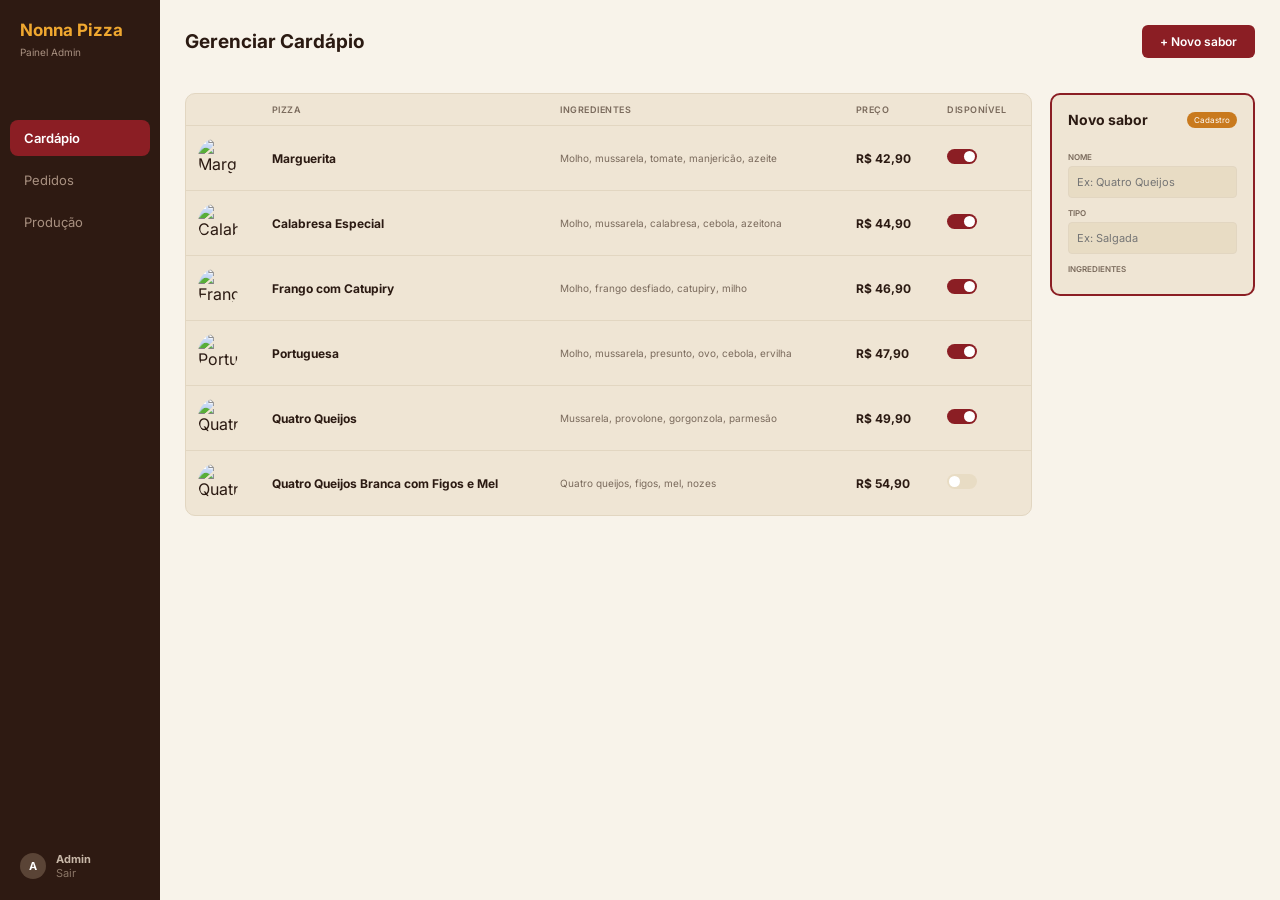
==== nonna-pizza/src/main/webapp/index.html @ 457c2b50 "Adiciona páginas do front-end (landing, cardápio, carrinho, checkout, histórico, login, pedidos e pr" ====
<!DOCTYPE html>
<html lang="pt-BR">
<head>
    <meta charset="UTF-8">
    <meta name="viewport" content="width=device-width, initial-scale=1.0">
    <title>Nonna Pizza - Painel Admin</title>
    <link rel="preconnect" href="https://fonts.googleapis.com">
    <link href="https://fonts.googleapis.com/css2?family=Inter:wght@400;500;600;700&display=swap" rel="stylesheet">
    <link rel="stylesheet" href="css/base.css">
    <link rel="stylesheet" href="css/admin.css">
</head>
<body>

<div class="layout">

    <!-- ===== MENU LATERAL ===== -->
    <aside class="sidebar">
        <div class="logo">
            <h1>Nonna Pizza</h1>
            <span>Painel Admin</span>
        </div>

        <nav class="menu">
            <a href="index.html" class="ativo">Cardápio</a>
            <a href="pedidos.html">Pedidos</a>
            <a href="producao.html">Produção</a>
        </nav>

        <div class="usuario">
            <div class="avatar">A</div>
            <div>
                <strong>Admin</strong>
                <a href="#">Sair</a>
            </div>
        </div>
    </aside>

    <!-- ===== CONTEÚDO PRINCIPAL ===== -->
    <main class="conteudo">

        <header class="topo">
            <h2>Gerenciar Cardápio</h2>
            <a href="#sabor" class="btn btn-primario">+ Novo sabor</a>
        </header>

        <div class="grade">

            <!-- ===== TABELA DE PIZZAS ===== -->
            <section class="card tabela-card">
                <table>
                    <thead>
                    <tr>
                        <th></th>
                        <th>Pizza</th>
                        <th>Ingredientes</th>
                        <th>Preço</th>
                        <th>Disponível</th>
                    </tr>
                    </thead>
                    <tbody>
                    <tr>
                        <td><img class="pizza-img" src="imagem%20das%20pizzas/Marguerita.png" alt="Marguerita"></td>
                        <td class="nome">Marguerita</td>
                        <td class="ingredientes">Molho, mussarela, tomate, manjericão, azeite</td>
                        <td class="preco">R$ 42,90</td>
                        <td><label class="switch"><input type="checkbox" checked><span></span></label></td>
                    </tr>
                    <tr>
                        <td><img class="pizza-img" src="imagem%20das%20pizzas/Calabresa-especial.png" alt="Calabresa Especial"></td>
                        <td class="nome">Calabresa Especial</td>
                        <td class="ingredientes">Molho, mussarela, calabresa, cebola, azeitona</td>
                        <td class="preco">R$ 44,90</td>
                        <td><label class="switch"><input type="checkbox" checked><span></span></label></td>
                    </tr>
                    <tr>
                        <td><img class="pizza-img" src="imagem%20das%20pizzas/Frango-com-Catupiry.png" alt="Frango com Catupiry"></td>
                        <td class="nome">Frango com Catupiry</td>
                        <td class="ingredientes">Molho, frango desfiado, catupiry, milho</td>
                        <td class="preco">R$ 46,90</td>
                        <td><label class="switch"><input type="checkbox" checked><span></span></label></td>
                    </tr>
                    <tr>
                        <td><img class="pizza-img" src="imagem%20das%20pizzas/portuguesa.png" alt="Portuguesa"></td>
                        <td class="nome">Portuguesa</td>
                        <td class="ingredientes">Molho, mussarela, presunto, ovo, cebola, ervilha</td>
                        <td class="preco">R$ 47,90</td>
                        <td><label class="switch"><input type="checkbox" checked><span></span></label></td>
                    </tr>
                    <tr>
                        <td><img class="pizza-img" src="imagem%20das%20pizzas/Quatro-queijos.png" alt="Quatro Queijos"></td>
                        <td class="nome">Quatro Queijos</td>
                        <td class="ingredientes">Mussarela, provolone, gorgonzola, parmesão</td>
                        <td class="preco">R$ 49,90</td>
                        <td><label class="switch"><input type="checkbox" checked><span></span></label></td>
                    </tr>
                    <tr>
                        <td><img class="pizza-img" src="imagem%20das%20pizzas/Quatro-Queijos-Branca-com-Figos-e-Mel.png" alt="Quatro Queijos Branca com Figos e Mel"></td>
                        <td class="nome">Quatro Queijos Branca com Figos e Mel</td>
                        <td class="ingredientes">Quatro queijos, figos, mel, nozes</td>
                        <td class="preco">R$ 54,90</td>
                        <td><label class="switch"><input type="checkbox"><span></span></label></td>
                    </tr>
                    </tbody>
                </table>
            </section>

            <!-- ===== FORMULÁRIO (envia para o CreatePizzaServlet) ===== -->
            <section class="card painel">
                <div class="painel-topo">
                    <h3>Novo sabor</h3>
                    <span class="tag">Cadastro</span>
                </div>

                <form action="/create-pizza" method="post">
                    <label for="sabor">Nome</label>
                    <input type="text" name="sabor" id="sabor" placeholder="Ex: Quatro Queijos" required>

                    <label for="tipo">Tipo</label>
                    <input type="text" name="tipo" id="tipo" placeholder="Ex: Salgada" required>

                    <label for="descricao">Ingredientes</label>
                    <textarea name="descricao" id="descricao" rows="3"
                              placeholder="Ex:
---- nonna-pizza/src/main/webapp/css/base.css ----
/* ===== CORES (mude aqui e muda o site todo) ===== */
:root {
    --marrom-escuro: #2e1a12;
    --vinho: #8b1e24;
    --vinho-hover: #6f171c;
    --dourado: #f0a830;
    --ouro: #bf8a2c;
    --laranja: #c97a1e;
    --fundo: #f8f3ea;
    --papel: #fcf9f3;
    --bege: #efe5d4;
    --bege-campo: #e8dcc4;
    --borda: #e2d6c1;
    --borda-ouro: #e3cf9f;
    --texto: #2b1a12;
    --texto-suave: #7a6a5c;
}

/* ===== BASE ===== */
* {
    margin: 0;
    padding: 0;
    box-sizing: border-box;
}

body {
    font-family: "Inter", Arial, sans-serif;
    background: var(--fundo);
    color: var(--texto);
}

a {
    text-decoration: none;
    color: inherit;
}

img {
    display: block;
    max-width: 100%;
}

/* garante que o atributo hidden esconda mesmo com display definido no CSS */
[hidden] {
    display: none !important;
}

.container {
    width: min(1100px, 100% - 40px);
    margin-inline: auto;
}

/* ===== ÍCONES (SVG inline) ===== */
.icone {
    width: 1em;
    height: 1em;
    fill: none;
    stroke: currentColor;
    stroke-width: 2;
    stroke-linecap: round;
    stroke-linejoin: round;
}

/* ===== BOTÕES ===== */
.btn {
    display: inline-flex;
    align-items: center;
    justify-content: center;
    gap: 6px;
    padding: 9px 18px;
    border-radius: 6px;
    border: none;
    font-family: inherit;
    font-size: 12px;
    font-weight: 600;
    text-align: center;
    cursor: pointer;
    transition: background 0.2s;
}

.btn-primario {
    background: var(--vinho);
    color: white;
}

.btn-primario:hover {
    background: var(--vinho-hover);
}

.btn-secundario {
    background: var(--bege-campo);
    color: var(--texto-suave);
    border: 1px solid var(--borda);
    font-weight: 400;
}

.btn-grande {
    padding: 13px 22px;
    font-size: 14px;
}

/* ===== CARD ===== */
.card {
    background: var(--bege);
    border: 1px solid var(--borda);
    border-radius: 10px;
}

/* ===== CAMPO DE BUSCA (cardápio e pedidos) ===== */
.busca {
    display: flex;
    align-items: center;
    gap: 8px;
    width: 100%;
    max-width: 220px;
    padding: 8px 12px;
    background: var(--bege-campo);
    border: 1px solid var(--borda-ouro);
    border-radius: 8px;
    color: var(--texto-suave);
}

.busca input {
    flex: 1;
    min-width: 0;
    border: 0;
    background: none;
    font: inherit;
    font-size: 12px;
    color: var(--texto);
}

.busca input:focus {
    outline: none;
}

.busca:focus-within {
    outline: 2px solid var(--vinho);
}
---- nonna-pizza/src/main/webapp/css/admin.css ----
/* Painel do administrador (pizzaiolo). Usar junto com base.css */

/* ===== LAYOUT: menu à esquerda + conteúdo ===== */
.layout {
    display: flex;
    min-height: 100vh;
}

/* ===== MENU LATERAL ===== */
.sidebar {
    width: 160px;
    background: var(--marrom-escuro);
    color: white;
    display: flex;
    flex-direction: column;
    padding: 20px 10px;
}

.logo {
    padding: 0 10px;
    margin-bottom: 60px;
}

.logo h1 {
    color: var(--dourado);
    font-size: 17px;
}

.logo span {
    font-size: 10px;
    color: #a89080;
}

.menu {
    display: flex;
    flex-direction: column;
    gap: 6px;
}

.menu a {
    padding: 10px 14px;
    border-radius: 8px;
    font-size: 13px;
    color: #a89080;
    transition: background 0.2s;
}

.menu a:hover {
    background: rgba(255, 255, 255, 0.06);
}

.menu a.ativo {
    background: var(--vinho);
    color: white;
    font-weight: 600;
}

.usuario {
    margin-top: auto; /* empurra para o fundo */
    display: flex;
    align-items: center;
    gap: 10px;
    padding: 0 10px;
    font-size: 11px;
}

.usuario .avatar {
    width: 26px;
    height: 26px;
    border-radius: 50%;
    background: #5a4436;
    display: grid;
    place-items: center;
    font-weight: 700;
}

.usuario strong {
    display: block;
    color: #c8b8a8;
}

.usuario a {
    color: #8a7666;
}

/* ===== CONTEÚDO ===== */
.conteudo {
    flex: 1;
    min-width: 0;
    padding: 25px;
}

.topo {
    display: flex;
    justify-content: space-between;
    align-items: center;
    margin-bottom: 35px;
}

.topo h2 {
    font-size: 19px;
    font-weight: 700;
}

/* Tabela à esquerda, formulário à direita */
.grade {
    display: grid;
    grid-template-columns: 1fr 205px;
    gap: 18px;
    align-items: start;
}

/* ===== TABELA ===== */
.tabela-card {
    overflow-x: auto;
}

table {
    width: 100%;
    border-collapse: collapse;
}

th {
    text-align: left;
    font-size: 9px;
    font-weight: 600;
    text-transform: uppercase;
    letter-spacing: 0.5px;
    color: var(--texto-suave);
    padding: 10px 12px;
}

td {
    padding: 12px;
    border-top: 1px solid var(--borda);
    vertical-align: middle;
}

.pizza-img {
    width: 40px;
    height: 40px;
    border-radius: 50%;
    object-fit: cover; /* corta a foto sem achatar */
    display: block;
}

.nome {
    font-size: 12px;
    font-weight: 700;
}

.ingredientes {
    font-size: 10px;
    color: var(--texto-suave);
}

.preco {
    font-size: 12px;
    font-weight: 700;
    white-space: nowrap;
}

/* ===== BOTÃO LIGA/DESLIGA (switch) ===== */
.switch {
    position: relative;
    display: inline-block;
    width: 30px;
    height: 15px;
}

.switch input {
    display: none; /* esconde o checkbox original */
}

.switch span {
    position: absolute;
    inset: 0;
    background: var(--bege-campo);
    border-radius: 15px;
    cursor: pointer;
    transition: background 0.2s;
}

.switch span::before { /* a bolinha */
    content: "";
    position: absolute;
    width: 11px;
    height: 11px;
    left: 2px;
    top: 2px;
    background: white;
    border-radius: 50%;
    transition: transform 0.2s;
}

.switch input:checked + span {
    background: var(--vinho);
}

.switch input:checked + span::before {
    transform: translateX(15px);
}

/* ===== PAINEL DO FORMULÁRIO ===== */
.painel {
    border: 2px solid var(--vinho);
    padding: 16px;
}

.painel-topo {
    display: flex;
    justify-content: space-between;
    align-items: center;
    margin-bottom: 14px;
}

.painel-topo h3 {
    font-size: 14px;
}

.tag {
    background: var(--laranja);
    color: white;
    font-size: 8px;
    padding: 3px 7px;
    border-radius: 10px;
}

form {
    display: flex;
    flex-direction: column;
}

form label {
    font-size: 8px;
    font-weight: 600;
    text-transform: uppercase;
    color: var(--texto-suave);
    margin: 10px 0 4px;
}

form input,
form textarea {
    background: var(--bege-campo);
    border: 1px solid var(--borda);
    border-radius: 4px;
    padding: 8px;
    font-family: inherit;
    font-size: 11px;
    color: var(--texto);
    resize: vertical;
}

form input:focus,
form textarea:focus {
    outline: 2px solid var(--vinho);
}

.botoes {
    display: flex;
    gap: 6px;
    margin-top: 16px;
}

.botoes .btn-primario {
    flex: 1;
}

/* ===== PEDIDOS: tabela com busca e status ===== */
.tabela-pedidos td {
    font-size: 11px;
}

.tabela-pedidos .cliente,
.tabela-pedidos .total {
    font-weight: 700;
    white-space: nowrap;
}

.tabela-pedidos th:last-child,
.tabela-pedidos td:last-child {
    text-align: center;
}

.status {
    display: inline-block;
    padding: 4px 12px;
    border-radius: 12px;
    font-size: 9px;
    font-weight: 700;
    text-transform: uppercase;
}

.status-recebido {
    background: #fdf1c4;
    color: #8a5a0a;
}

.status-preparando {
    background: #dbe7fb;
    color: #1d4ed8;
}

.status-assando {
    background: #fde6d3;
    color: #b45309;
}

.status-entregue {
    background: #d6f5e6;
    color: #047857;
}

/* ===== PRODUÇÃO: quadro por etapa =====
   Cada coluna define as próprias cores pelas variáveis abaixo */
.atualizado {
    display: flex;
    align-items: center;
    gap: 6px;
    padding: 8px 12px;
    background: var(--bege-campo);
    border-radius: 6px;
    font-size: 11px;
    color: var(--texto-suave);
}

.quadro {
    display: grid;
    grid-template-columns: repeat(4, 1fr);
    gap: 12px;
    align-items: start;
}

.coluna-recebido {
    --tom: #faf0c8;
    --cor: #8a4a0a;
    --botao: #8a3e08;
}

.coluna-preparando {
    --tom: #dbe7fb;
    --cor: #1d4ed8;
    --botao: #1d4ed8;
}

.coluna-assando {
    --tom: #fde3cc;
    --cor: #c2410c;
    --botao: #8a3e08;
}

.coluna-pronto {
    --tom: #d3f5e3;
    --cor: #047857;
    --botao: #0b7a5a;
}

.coluna-topo {
    display: flex;
    justify-content: space-between;
    align-items: center;
    margin-bottom: 8px;
    padding: 10px 14px;
    border-radius: 8px;
    background: var(--tom);
    color: var(--cor);
    font-size: 12px;
    font-weight: 700;
}

.contador {
    display: grid;
    place-items: center;
    width: 18px;
    height: 18px;
    border-radius: 50%;
    background: var(--cor);
    color: white;
    font-size: 10px;
}

.lista {
    display: flex;
    flex-direction: column;
    gap: 8px;
}

.pedido-card {
    padding: 10px 12px;
    background: var(--bege);
    border: 1px solid var(--borda);
    border-radius: 8px;
    font-size: 11px;
}

.pedido-cabecalho {
    display: flex;
    justify-content: space-between;
    font-size: 12px;
    font-weight: 700;
}

.pedido-hora {
    display: flex;
    align-items: center;
    gap: 4px;
    font-size: 10px;
    font-weight: 400;
    color: var(--texto-suave);
}

.pedido-cliente {
    margin: 4px 0 6px;
    color: var(--texto-suave);
}

.pedido-itens {
    list-style: none;
    margin-bottom: 10px;
    font-weight: 700;
}

.pedido-itens li {
    display: flex;
    align-items: center;
    gap: 6px;
    margin-top: 3px;
}

.pedido-itens li::before {
    content: "";
    width: 5px;
    height: 5px;
    border-radius: 50%;
    background: var(--cor);
}

.btn-avancar {
    width: 100%;
    background: var(--botao);
    color: white;
}

/* ===== TELAS MENORES ===== */
@media (max-width: 760px) {
    .quadro {
        grid-template-columns: repeat(2, 1fr);
    }
}

@media (max-width: 800px) {
    .layout {
        flex-direction: column;
    }

    .sidebar {
        width: 100%;
    }

    .logo {
        margin-bottom: 15px;
    }

    .usuario {
        display: none;
    }

    .grade {
        grid-template-columns: 1fr;
    }
}

@media (max-width: 540px) {
    .quadro {
        grid-template-columns: 1fr;
    }
}

/* espaço abaixo da busca nas telas do admin */
.conteudo .busca {
    margin-bottom: 16px;
}
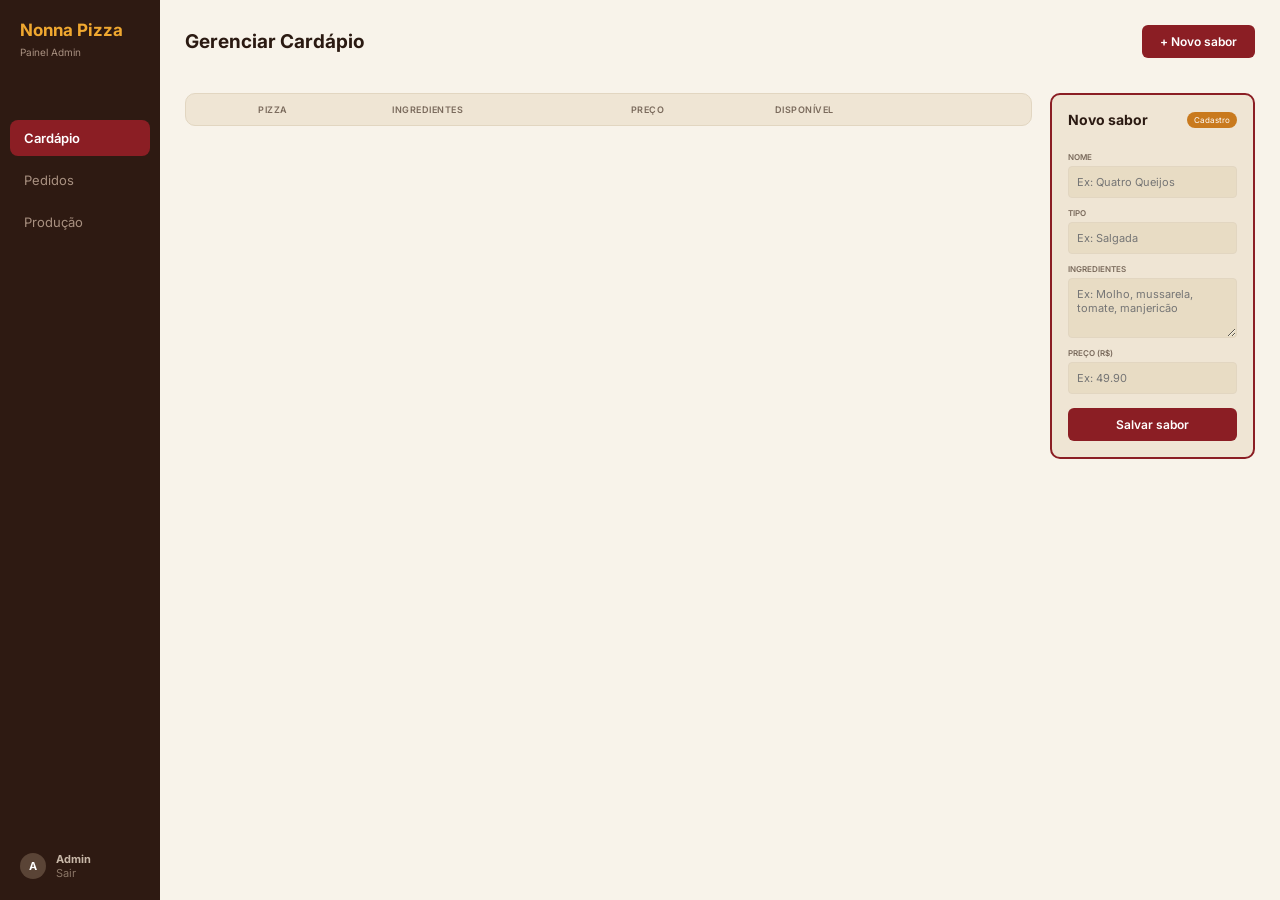
==== commit 6cd33870: "Front-end dinâmico" ====
--- a/nonna-pizza/src/main/webapp/index.html
+++ b/nonna-pizza/src/main/webapp/index.html
@@ -30,22 +30,20 @@
             <div class="avatar">A</div>
             <div>
                 <strong>Admin</strong>
-                <a href="#">Sair</a>
+                <a href="logout">Sair</a>
             </div>
         </div>
     </aside>
 
     <!-- ===== CONTEÚDO PRINCIPAL ===== -->
     <main class="conteudo">
-
         <header class="topo">
             <h2>Gerenciar Cardápio</h2>
             <a href="#sabor" class="btn btn-primario">+ Novo sabor</a>
         </header>
 
         <div class="grade">
-
-            <!-- ===== TABELA DE PIZZAS ===== -->
+            <!-- ===== TABELA DE PIZZAS (preenchida por js/admin-cardapio.js) ===== -->
             <section class="card tabela-card">
                 <table>
                     <thead>
@@ -55,63 +53,21 @@
                         <th>Ingredientes</th>
                         <th>Preço</th>
                         <th>Disponível</th>
+                        <th></th>
                     </tr>
                     </thead>
-                    <tbody>
-                    <tr>
-                        <td><img class="pizza-img" src="imagem%20das%20pizzas/Marguerita.png" alt="Marguerita"></td>
-                        <td class="nome">Marguerita</td>
-                        <td class="ingredientes">Molho, mussarela, tomate, manjericão, azeite</td>
-                        <td class="preco">R$ 42,90</td>
-                        <td><label class="switch"><input type="checkbox" checked><span></span></label></td>
-                    </tr>
-                    <tr>
-                        <td><img class="pizza-img" src="imagem%20das%20pizzas/Calabresa-especial.png" alt="Calabresa Especial"></td>
-                        <td class="nome">Calabresa Especial</td>
-                        <td class="ingredientes">Molho, mussarela, calabresa, cebola, azeitona</td>
-                        <td class="preco">R$ 44,90</td>
-                        <td><label class="switch"><input type="checkbox" checked><span></span></label></td>
-                    </tr>
-                    <tr>
-                        <td><img class="pizza-img" src="imagem%20das%20pizzas/Frango-com-Catupiry.png" alt="Frango com Catupiry"></td>
-                        <td class="nome">Frango com Catupiry</td>
-                        <td class="ingredientes">Molho, frango desfiado, catupiry, milho</td>
-                        <td class="preco">R$ 46,90</td>
-                        <td><label class="switch"><input type="checkbox" checked><span></span></label></td>
-                    </tr>
-                    <tr>
-                        <td><img class="pizza-img" src="imagem%20das%20pizzas/portuguesa.png" alt="Portuguesa"></td>
-                        <td class="nome">Portuguesa</td>
-                        <td class="ingredientes">Molho, mussarela, presunto, ovo, cebola, ervilha</td>
-                        <td class="preco">R$ 47,90</td>
-                        <td><label class="switch"><input type="checkbox" checked><span></span></label></td>
-                    </tr>
-                    <tr>
-                        <td><img class="pizza-img" src="imagem%20das%20pizzas/Quatro-queijos.png" alt="Quatro Queijos"></td>
-                        <td class="nome">Quatro Queijos</td>
-                        <td class="ingredientes">Mussarela, provolone, gorgonzola, parmesão</td>
-                        <td class="preco">R$ 49,90</td>
-                        <td><label class="switch"><input type="checkbox" checked><span></span></label></td>
-                    </tr>
-                    <tr>
-                        <td><img class="pizza-img" src="imagem%20das%20pizzas/Quatro-Queijos-Branca-com-Figos-e-Mel.png" alt="Quatro Queijos Branca com Figos e Mel"></td>
-                        <td class="nome">Quatro Queijos Branca com Figos e Mel</td>
-                        <td class="ingredientes">Quatro queijos, figos, mel, nozes</td>
-                        <td class="preco">R$ 54,90</td>
-                        <td><label class="switch"><input type="checkbox"><span></span></label></td>
-                    </tr>
-                    </tbody>
+                    <tbody id="pizzas"></tbody>
                 </table>
             </section>
 
-            <!-- ===== FORMULÁRIO (envia para o CreatePizzaServlet) ===== -->
+            <!-- ===== FORMULÁRIO (envia para o PizzaServlet) ===== -->
             <section class="card painel">
                 <div class="painel-topo">
                     <h3>Novo sabor</h3>
                     <span class="tag">Cadastro</span>
                 </div>
 
-                <form action="/create-pizza" method="post">
+                <form action="create-pizza" method="post">
                     <label for="sabor">Nome</label>
                     <input type="text" name="sabor" id="sabor" placeholder="Ex: Quatro Queijos" required>
 
@@ -119,5 +75,19 @@
                     <input type="text" name="tipo" id="tipo" placeholder="Ex: Salgada" required>
 
                     <label for="descricao">Ingredientes</label>
-                    <textarea name="descricao" id="descricao" rows="3"
-                              placeholder="Ex:+                    <textarea name="descricao" id="descricao" rows="3" placeholder="Ex: Molho, mussarela, tomate, manjericão" required></textarea>
+
+                    <label for="valor">Preço (R$)</label>
+                    <input type="number" name="valor" id="valor" step="0.01" min="0.01" placeholder="Ex: 49.90" required>
+
+                    <button type="submit" class="btn btn-primario">Salvar sabor</button>
+                </form>
+            </section>
+        </div>
+    </main>
+</div>
+
+<script src="js/app.js"></script>
+<script src="js/admin-cardapio.js"></script>
+</body>
+</html>
--- a/nonna-pizza/src/main/webapp/css/admin.css
+++ b/nonna-pizza/src/main/webapp/css/admin.css
@@ -479,4 +479,32 @@
 /* espaço abaixo da busca nas telas do admin */
 .conteudo .busca {
     margin-bottom: 16px;
-}+}
+/* ===== Acréscimos (telas dinâmicas) ===== */
+.status-pronto {
+    background: #ece4fa;
+    color: #6d28d9;
+}
+
+.campo-preco {
+    width: 80px;
+    padding: 4px 6px;
+    font: inherit;
+    border: 1px solid var(--borda);
+    border-radius: 6px;
+}
+
+.btn-excluir {
+    padding: 4px 10px;
+    font: inherit;
+    font-size: 11px;
+    color: #b8333f;
+    background: none;
+    border: 1px solid #b8333f;
+    border-radius: 6px;
+    cursor: pointer;
+}
+
+.painel button[type="submit"] {
+    margin-top: 14px;
+}
